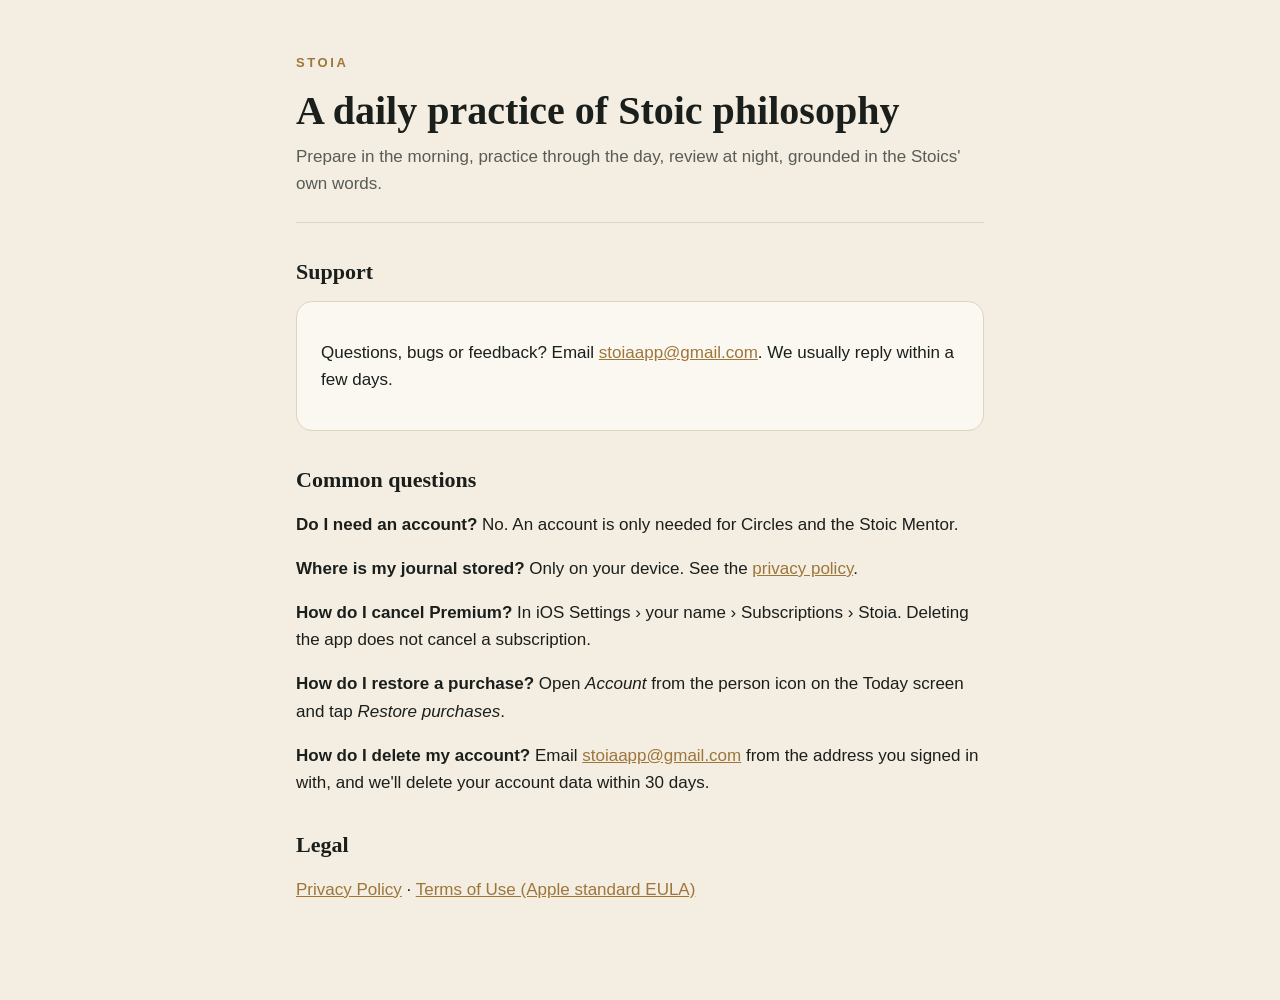
==== index.html @ 9fa8d9f2 "Add files via upload" ====
<!doctype html>
<html lang="en">
<head>
<meta charset="utf-8">
<meta name="viewport" content="width=device-width, initial-scale=1">
<title>Stoia Support</title>
<meta name="description" content="Help and contact for Stoia, a daily practice of Stoic philosophy.">
<link rel="stylesheet" href="style.css">
</head>
<body>
<main>
<header>
  <span class="mark">Stoia</span>
  <h1>A daily practice of Stoic philosophy</h1>
  <p class="meta">Prepare in the morning, practice through the day, review at night, grounded in the Stoics' own words.</p>
</header>

<h2>Support</h2>
<div class="card">
  <p>Questions, bugs or feedback? Email <a href="mailto:stoiaapp@gmail.com">stoiaapp@gmail.com</a>.
  We usually reply within a few days.</p>
</div>

<h2>Common questions</h2>
<p><strong>Do I need an account?</strong> No. An account is only needed for Circles and the Stoic Mentor.</p>
<p><strong>Where is my journal stored?</strong> Only on your device. See the <a href="privacy.html">privacy policy</a>.</p>
<p><strong>How do I cancel Premium?</strong> In iOS Settings › your name › Subscriptions › Stoia.
Deleting the app does not cancel a subscription.</p>
<p><strong>How do I restore a purchase?</strong> Open <em>Account</em> from the person icon on the Today screen and tap
<em>Restore purchases</em>.</p>
<p><strong>How do I delete my account?</strong> Email <a href="mailto:stoiaapp@gmail.com">stoiaapp@gmail.com</a>
from the address you signed in with, and we'll delete your account data within 30 days.</p>

<h2>Legal</h2>
<p><a href="privacy.html">Privacy Policy</a> ·
<a href="https://www.apple.com/legal/internet-services/itunes/dev/stdeula/">Terms of Use (Apple standard EULA)</a></p>
</main>
</body>
</html>
---- style.css ----
:root {
  --bg: #F3EDE2;
  --surface: #FBF8F2;
  --ink: #1B1F1C;
  --ink-2: #585C55;
  --bronze: #9E763A;
  --hairline: #DDD3C2;
}
@media (prefers-color-scheme: dark) {
  :root {
    --bg: #0A1310;
    --surface: #121D19;
    --ink: #F1EADC;
    --ink-2: #B4AE9F;
    --bronze: #C9A15B;
    --hairline: #26352F;
  }
}
* { box-sizing: border-box; }
body {
  margin: 0;
  background: var(--bg);
  color: var(--ink);
  font: 17px/1.6 -apple-system, BlinkMacSystemFont, "Segoe UI", Roboto, sans-serif;
}
main { max-width: 720px; margin: 0 auto; padding: 48px 16px 80px; }
header { margin-bottom: 32px; border-bottom: 1px solid var(--hairline); padding-bottom: 24px; }
.mark {
  color: var(--bronze); text-decoration: none; text-transform: uppercase;
  letter-spacing: 0.2em; font-size: 13px; font-weight: 600;
}
h1, h2 { font-family: "New York", Georgia, "Times New Roman", serif; font-weight: 600; line-height: 1.2; }
h1 { font-size: 40px; margin: 12px 0 8px; }
h2 { font-size: 22px; margin: 36px 0 8px; }
.meta { color: var(--ink-2); margin: 0; }
a { color: var(--bronze); }
ul { padding-left: 22px; }
li { margin: 6px 0; }
.card {
  background: var(--surface); border: 1px solid var(--hairline); border-radius: 16px;
  padding: 20px 24px; margin: 16px 0;
}
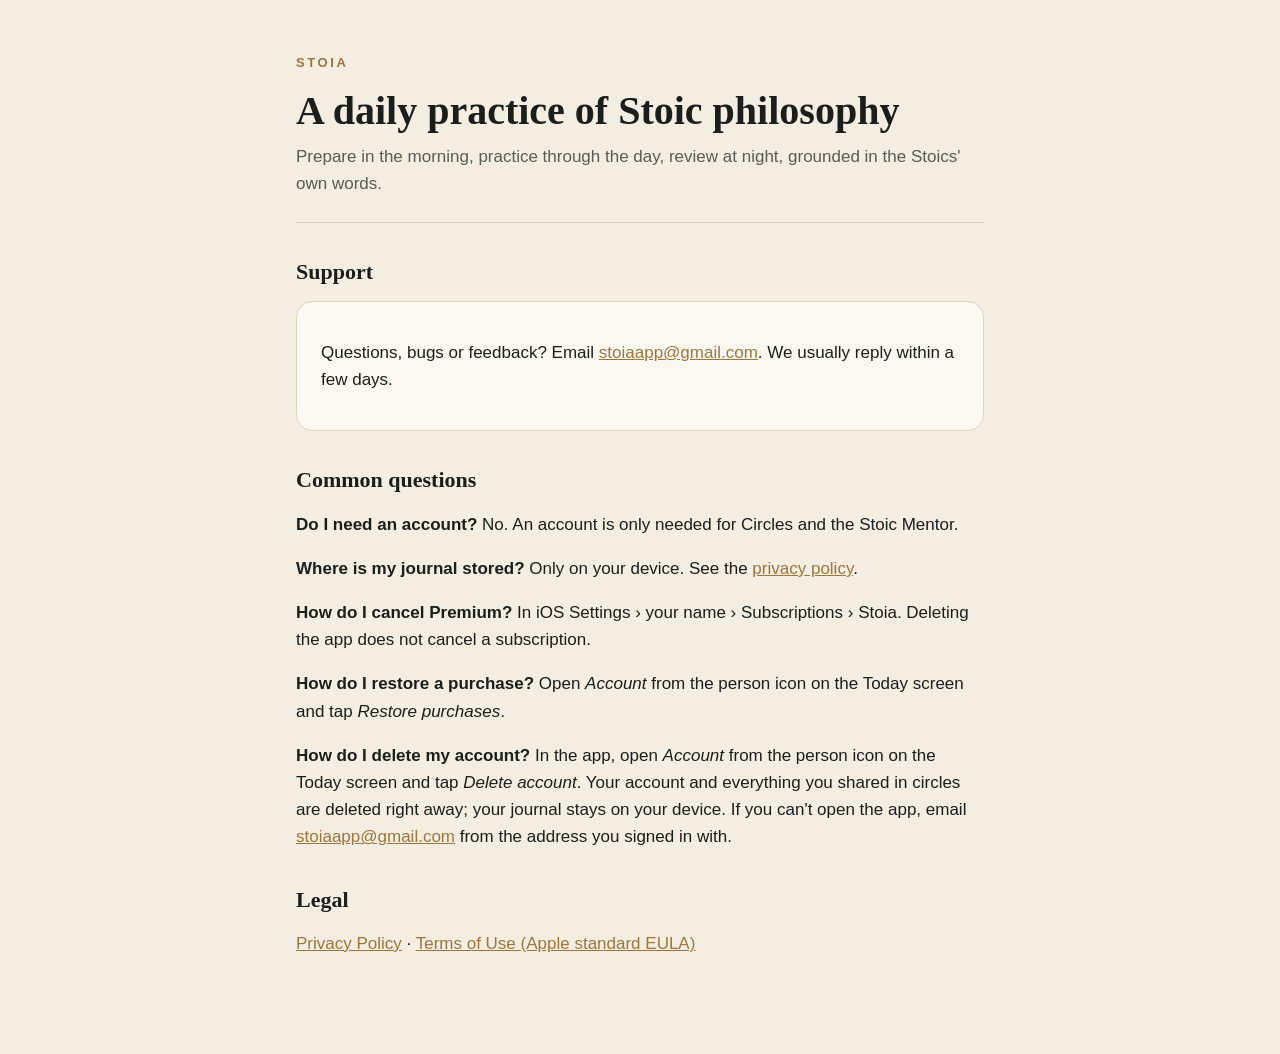
==== commit f26abd87: "Revise account deletion instructions in FAQ Updated account deletion instructions for clarity and ad" ====
--- a/index.html
+++ b/index.html
@@ -28,8 +28,10 @@
 Deleting the app does not cancel a subscription.</p>
 <p><strong>How do I restore a purchase?</strong> Open <em>Account</em> from the person icon on the Today screen and tap
 <em>Restore purchases</em>.</p>
-<p><strong>How do I delete my account?</strong> Email <a href="mailto:stoiaapp@gmail.com">stoiaapp@gmail.com</a>
-from the address you signed in with, and we'll delete your account data within 30 days.</p>
+<p><strong>How do I delete my account?</strong> In the app, open <em>Account</em> from the person icon on the
+Today screen and tap <em>Delete account</em>. Your account and everything you shared in circles are deleted
+right away; your journal stays on your device. If you can't open the app, email
+<a href="mailto:stoiaapp@gmail.com">stoiaapp@gmail.com</a> from the address you signed in with.</p>
 
 <h2>Legal</h2>
 <p><a href="privacy.html">Privacy Policy</a> ·
